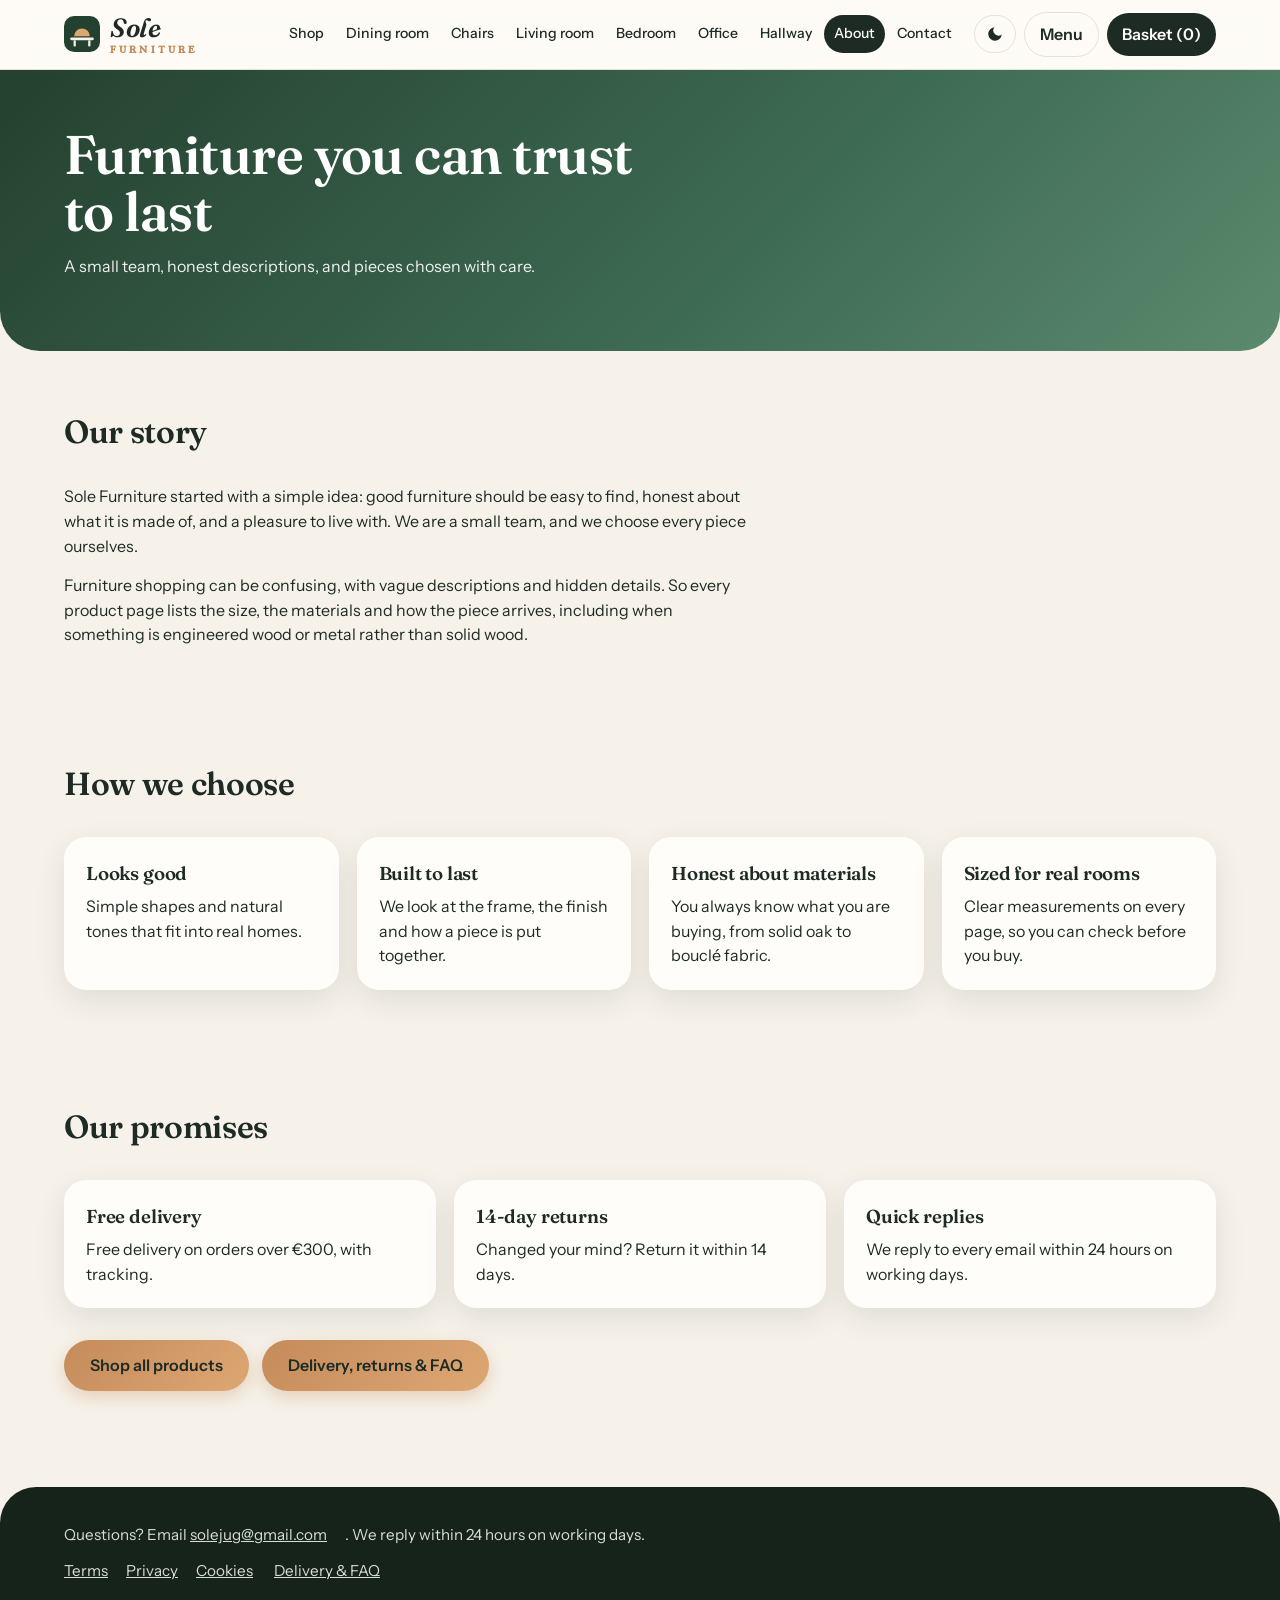
==== about.html @ 110fe94a "Add about.html with company information" ====
<!DOCTYPE html>
<html lang="en">
<head>
<meta charset="utf-8">
<meta name="viewport" content="width=device-width, initial-scale=1">
<title>About us – Sole Furniture</title>
<meta name="description" content="Meet Sole Furniture: how we choose our pieces and what we promise.">
<meta name="theme-color" content="#24402F">
<link rel="preconnect" href="https://fonts.googleapis.com">
<link rel="preconnect" href="https://fonts.gstatic.com" crossorigin>
<link href="https://fonts.googleapis.com/css2?family=Young+Serif&family=Instrument+Sans:wght@400;500;600&display=swap" rel="stylesheet">
<link rel="stylesheet" href="style.css">
</head>
<body>
<header></header>
<main>
  <div class="page-hero">
    <h1>Furniture you can trust to last</h1>
    <p>A small team, honest descriptions, and pieces chosen with care.</p>
  </div>

  <section>
    <h2>Our story</h2>
    <p style="max-width:62ch;margin-bottom:14px">Sole Furniture started with a simple idea: good furniture should be easy to find, honest about what it is made of, and a pleasure to live with. We are a small team, and we choose every piece ourselves.</p>
    <p style="max-width:62ch">Furniture shopping can be confusing, with vague descriptions and hidden details. So every product page lists the size, the materials and how the piece arrives, including when something is engineered wood or metal rather than solid wood.</p>
  </section>

  <section>
    <h2>How we choose</h2>
    <div class="values">
      <div><h3>Looks good</h3><p>Simple shapes and natural tones that fit into real homes.</p></div>
      <div><h3>Built to last</h3><p>We look at the frame, the finish and how a piece is put together.</p></div>
      <div><h3>Honest about materials</h3><p>You always know what you are buying, from solid oak to bouclé fabric.</p></div>
      <div><h3>Sized for real rooms</h3><p>Clear measurements on every page, so you can check before you buy.</p></div>
    </div>
  </section>

  <section>
    <h2>Our promises</h2>
    <div class="values">
      <div><h3>Free delivery</h3><p>Free delivery on orders over €300, with tracking.</p></div>
      <div><h3>14-day returns</h3><p>Changed your mind? Return it within 14 days.</p></div>
      <div><h3>Quick replies</h3><p>We reply to every email within 24 hours on working days.</p></div>
    </div>
    <div class="more">
      <a class="btn" href="shop.html">Shop all products</a>
      <a class="btn" href="help.html" style="margin-left:10px">Delivery, returns &amp; FAQ</a>
    </div>
  </section>
</main>

<footer id="contact">
  <p style="margin-bottom:12px">Questions? Email <a href="mailto:solejug@gmail.com">solejug@gmail.com</a>. We reply within 24 hours on working days.</p>
  <a href="terms.html">Terms</a><a href="privacy.html">Privacy</a><a href="cookies.html">Cookies</a>
</footer>
<script src="products.js"></script>
<script src="cart.js"></script>
</body>
</html>
---- style.css ----
:root{--bg:#EEF0EC;--ink:#1F2A24;--moss:#2F4A3A;--oak:#B8864B;--stone:#D9DDD5;--white:#FBFCFA}
*{box-sizing:border-box;margin:0}
body{font-family:"Instrument Sans",system-ui,sans-serif;background:var(--bg);color:var(--ink);line-height:1.55}
a{color:inherit}
:focus-visible{outline:3px solid var(--oak);outline-offset:3px}
header{display:flex;flex-wrap:wrap;justify-content:space-between;align-items:center;gap:10px;padding:16px 5vw;background:var(--white);border-bottom:1px solid var(--stone)}
.logo{font-family:"Young Serif",serif;font-size:1.4rem;text-decoration:none}
nav{display:flex;align-items:center}
nav a{margin-left:18px;text-decoration:none;font-weight:500}
nav a:hover{color:var(--oak)}
#basket-btn{margin-left:18px;background:var(--ink);color:var(--white);border:0;padding:9px 16px;border-radius:4px;font:inherit;font-weight:600;cursor:pointer}
.catbar{display:flex;gap:8px;overflow-x:auto;white-space:nowrap;padding:12px 5vw;background:var(--white);border-bottom:1px solid var(--stone)}
.catbar a{padding:8px 16px;border-radius:99px;background:var(--bg);text-decoration:none;font-weight:500}
.catbar a[aria-current]{background:var(--ink);color:var(--white)}
.hero{background:var(--moss);color:var(--white);padding:9vh 5vw 10vh}
.hero h1{font-family:"Young Serif",serif;font-weight:400;font-size:clamp(2.4rem,7vw,4.6rem);line-height:1.05;max-width:14ch}
.hero p{max-width:46ch;margin:22px 0 30px;font-size:1.1rem;opacity:.9}
.btn{display:inline-block;background:var(--oak);color:var(--ink);padding:13px 26px;border-radius:4px;font-weight:600;text-decoration:none}
.btn:hover{background:#c99857}
section{padding:56px 5vw}
h2{font-family:"Young Serif",serif;font-weight:400;font-size:2rem;margin-bottom:28px}
.grid{display:grid;grid-template-columns:repeat(auto-fill,minmax(250px,1fr));gap:28px}
.card{background:var(--white);border-radius:4px;overflow:hidden;display:flex;flex-direction:column}
.photo{aspect-ratio:4/3;display:flex;align-items:center;justify-content:center;color:var(--white);font-size:.9rem}
.photo img{width:100%;height:100%;object-fit:cover}
.info{padding:18px;display:flex;flex-direction:column;gap:6px;flex:1}
.info h3{font-size:1.1rem;font-weight:600}
.info p{font-size:.95rem;color:#4b574f}
.price{font-weight:600;font-size:1.15rem;margin-top:auto;padding-top:10px}
.buy{margin-top:10px;width:100%;text-align:center;background:var(--ink);color:var(--white);padding:11px;border:0;border-radius:4px;font:inherit;font-weight:500;cursor:pointer}
.buy:hover{background:var(--moss)}
.more{margin-top:32px}
.empty{max-width:50ch}
.about{background:var(--white)}
.about p{max-width:60ch;margin-bottom:14px}
.facts{display:grid;grid-template-columns:repeat(auto-fit,minmax(200px,1fr));gap:24px;margin-top:30px}
.facts div{border-left:3px solid var(--oak);padding-left:14px}
.facts strong{display:block}
footer{padding:36px 5vw;background:var(--ink);color:var(--stone);font-size:.95rem}
footer a{margin-right:18px}
.overlay{position:fixed;inset:0;background:rgba(0,0,0,.45);display:none;z-index:10}
.overlay.open{display:block}
.panel{position:fixed;top:0;right:0;bottom:0;width:min(420px,100%);background:var(--white);z-index:11;padding:22px;display:none;flex-direction:column;overflow:auto}
.panel.open{display:flex}
.panel-head{display:flex;justify-content:space-between;align-items:center;margin-bottom:18px}
.panel-head h3{font-family:"Young Serif",serif;font-weight:400;font-size:1.5rem}
.panel-head button{background:none;border:0;font-size:1.6rem;cursor:pointer;color:var(--ink)}
.line{display:flex;justify-content:space-between;align-items:center;gap:12px;padding:14px 0;border-bottom:1px solid var(--stone)}
.qty{display:flex;align-items:center;gap:10px}
.qty button{width:32px;height:32px;border:1px solid var(--stone);background:var(--white);border-radius:4px;font-size:1.1rem;cursor:pointer;color:var(--ink)}
.total{display:flex;justify-content:space-between;font-weight:600;font-size:1.2rem;margin:20px 0 14px}
#checkout-btn{display:none;width:100%;padding:14px;background:var(--oak);color:var(--ink);border:0;border-radius:4px;font:inherit;font-weight:600;cursor:pointer}
.note{font-size:.85rem;color:#4b574f;margin-top:10px}
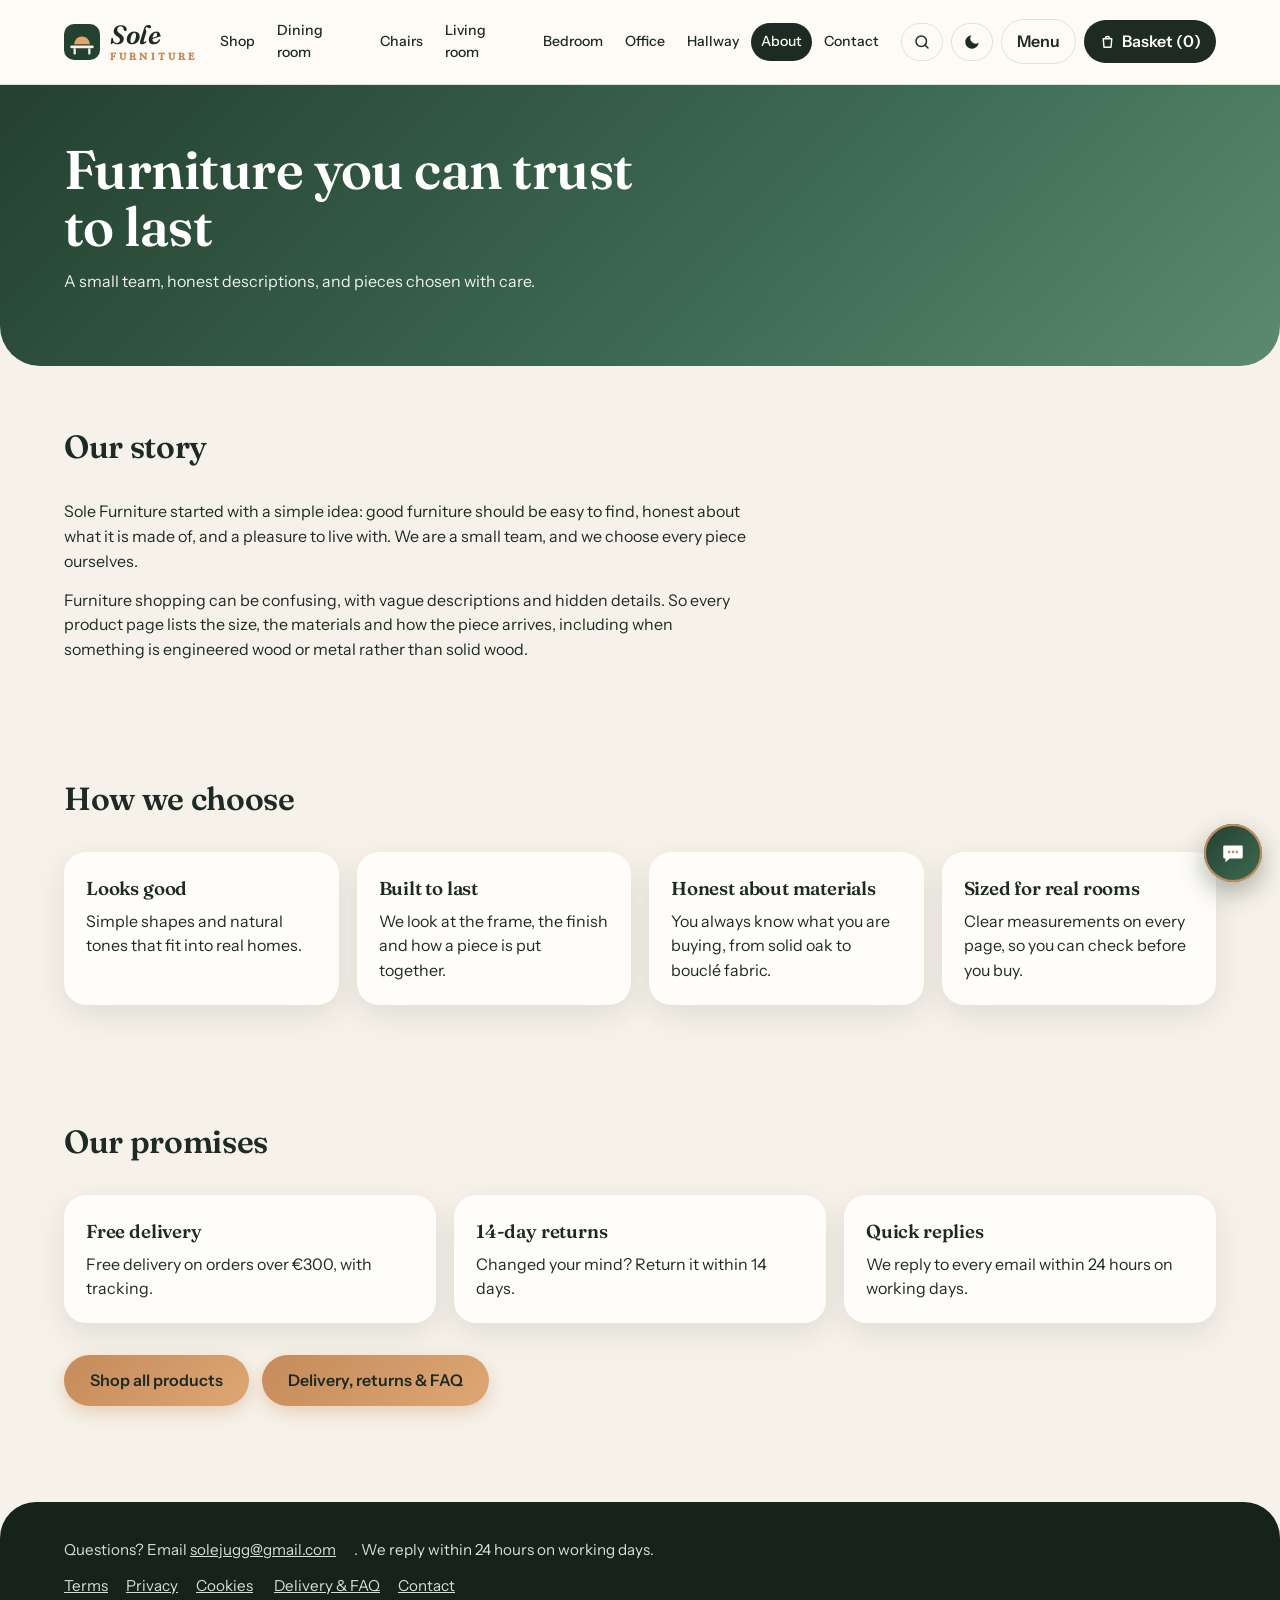
==== commit 55d932c6: "Add Open Graph and Twitter meta tags to about.html Updated Open Graph and Twitter meta tags for bett" ====
--- a/about.html
+++ b/about.html
@@ -4,6 +4,13 @@
 <meta charset="utf-8">
 <meta name="viewport" content="width=device-width, initial-scale=1">
 <title>About us – Sole Furniture</title>
+<meta property="og:type" content="website">
+<meta property="og:site_name" content="Sole Furniture">
+<meta property="og:title" content="About us – Sole Furniture">
+<meta property="og:description" content="Meet Sole Furniture: how we choose our pieces and what we promise.">
+<meta property="og:url" content="https://maisonmargiela-png.github.io/sole-furniture-/about.html">
+<meta property="og:image" content="https://maisonmargiela-png.github.io/sole-furniture-/images/IMG_6425.jpeg">
+<meta name="twitter:card" content="summary_large_image">
 <meta name="description" content="Meet Sole Furniture: how we choose our pieces and what we promise.">
 <meta name="theme-color" content="#24402F">
 <link rel="preconnect" href="https://fonts.googleapis.com">
@@ -50,7 +57,7 @@
 </main>
 
 <footer id="contact">
-  <p style="margin-bottom:12px">Questions? Email <a href="mailto:solejug@gmail.com">solejug@gmail.com</a>. We reply within 24 hours on working days.</p>
+  <p style="margin-bottom:12px">Questions? Email <a href="mailto:solejugg@gmail.com">solejugg@gmail.com</a>. We reply within 24 hours on working days.</p>
   <a href="terms.html">Terms</a><a href="privacy.html">Privacy</a><a href="cookies.html">Cookies</a>
 </footer>
 <script src="products.js"></script>
